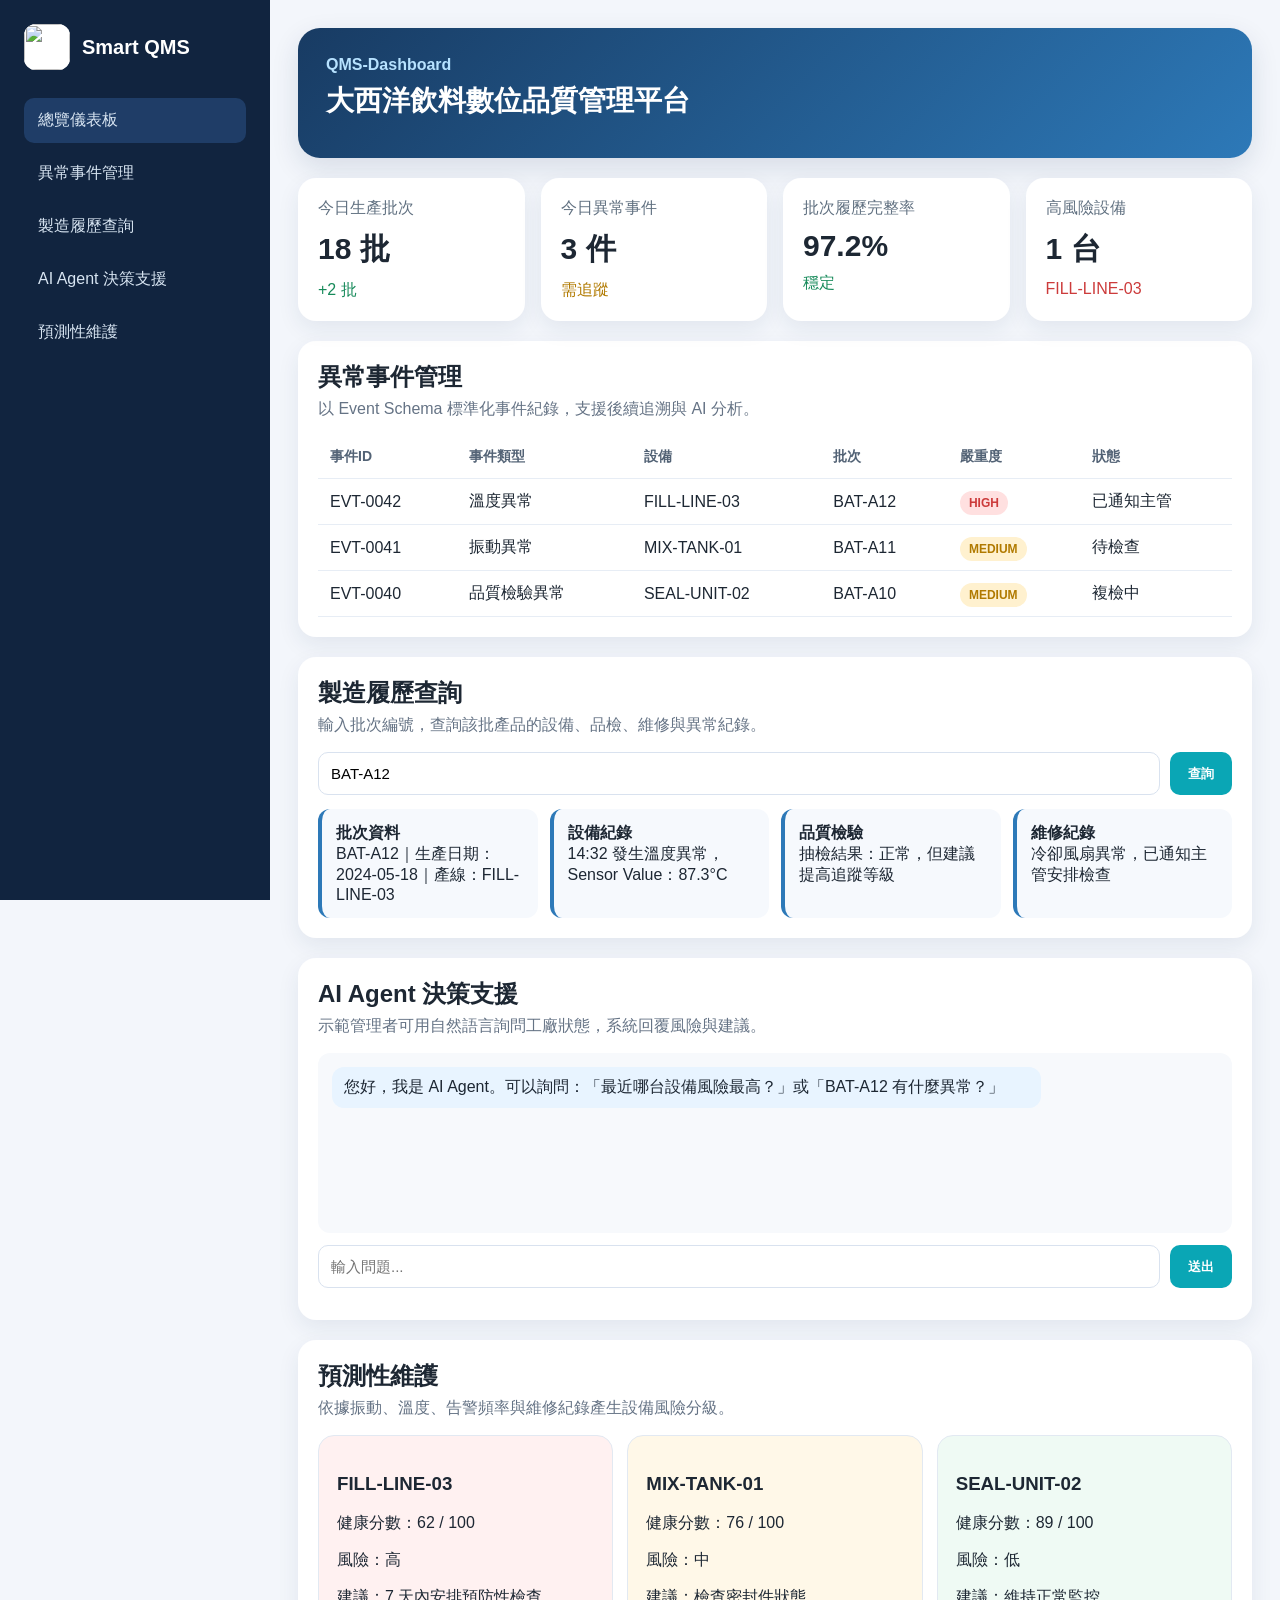
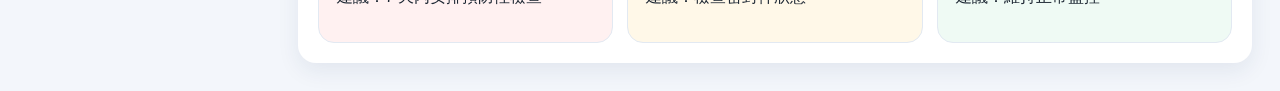
==== smart_qms_demo/index.html @ d790af81 "Add files via upload" ====
<!DOCTYPE html>
<html lang="zh-Hant">
<head>
  <meta charset="UTF-8" />
  <meta name="viewport" content="width=device-width, initial-scale=1.0" />
  <title>大西洋飲料｜智慧製造 AI 決策平台 Demo</title>
  <link rel="stylesheet" href="style.css" />
</head>
<body>
  <aside class="sidebar">
    <div class="brand">
      <div class="logo"><img src="https://upload.wikimedia.org/wikipedia/zh/thumb/c/c5/Beverage_Limited_Company_of_the_Atlantic_Ocean_logo.svg/1280px-Beverage_Limited_Company_of_the_Atlantic_Ocean_logo.svg.png" class="logo"></div>
      <div>
        <h1>Smart QMS</h1>
      </div>
    </div>
    <nav>
      <a class="active" href="#dashboard">總覽儀表板</a>
      <a href="#events">異常事件管理</a>
      <a href="#thread">製造履歷查詢</a>
      <a href="#ai">AI Agent 決策支援</a>
      <a href="#maintenance">預測性維護</a>
    </nav>
  </aside>

  <main>
    <section class="hero">
      <div>
        <p class="eyebrow">QMS-Dashboard</p>
        <h2>大西洋飲料數位品質管理平台</h2>
      </div>
    </section>

    <section id="dashboard" class="grid cards">
      <article class="card">
        <p>今日生產批次</p>
        <h3>18 批</h3>
        <span class="up">+2 批</span>
      </article>
      <article class="card">
        <p>今日異常事件</p>
        <h3 id="eventCount">3 件</h3>
        <span class="warn">需追蹤</span>
      </article>
      <article class="card">
        <p>批次履歷完整率</p>
        <h3>97.2%</h3>
        <span class="up">穩定</span>
      </article>
      <article class="card">
        <p>高風險設備</p>
        <h3 id="riskMachine">1 台</h3>
        <span class="danger">FILL-LINE-03</span>
      </article>
    </section>

    <section id="events" class="panel">
      <div class="section-title">
        <h2>異常事件管理</h2>
        <p>以 Event Schema 標準化事件紀錄，支援後續追溯與 AI 分析。</p>
      </div>
      <table>
        <thead>
          <tr>
            <th>事件ID</th>
            <th>事件類型</th>
            <th>設備</th>
            <th>批次</th>
            <th>嚴重度</th>
            <th>狀態</th>
          </tr>
        </thead>
        <tbody id="eventTable">
          <tr>
            <td>EVT-0042</td>
            <td>溫度異常</td>
            <td>FILL-LINE-03</td>
            <td>BAT-A12</td>
            <td><span class="badge danger">HIGH</span></td>
            <td>已通知主管</td>
          </tr>
          <tr>
            <td>EVT-0041</td>
            <td>振動異常</td>
            <td>MIX-TANK-01</td>
            <td>BAT-A11</td>
            <td><span class="badge warn">MEDIUM</span></td>
            <td>待檢查</td>
          </tr>
          <tr>
            <td>EVT-0040</td>
            <td>品質檢驗異常</td>
            <td>SEAL-UNIT-02</td>
            <td>BAT-A10</td>
            <td><span class="badge warn">MEDIUM</span></td>
            <td>複檢中</td>
          </tr>
        </tbody>
      </table>
    </section>

    <section id="thread" class="panel">
      <div class="section-title">
        <h2>製造履歷查詢</h2>
        <p>輸入批次編號，查詢該批產品的設備、品檢、維修與異常紀錄。</p>
      </div>
      <div class="search">
        <input id="batchInput" value="BAT-A12" placeholder="輸入批次編號，例如 BAT-A12" />
        <button onclick="lookupBatch()">查詢</button>
      </div>
      <div id="threadResult" class="timeline"></div>
    </section>

    <section id="ai" class="panel">
      <div class="section-title">
        <h2>AI Agent 決策支援</h2>
        <p>示範管理者可用自然語言詢問工廠狀態，系統回覆風險與建議。</p>
      </div>
      <div class="chat">
        <div id="chatBox" class="chatbox">
          <div class="msg ai">您好，我是 AI Agent。可以詢問：「最近哪台設備風險最高？」或「BAT-A12 有什麼異常？」</div>
        </div>
        <div class="search">
          <input id="question" placeholder="輸入問題..." />
          <button onclick="askAI()">送出</button>
        </div>
      </div>
    </section>

    <section id="maintenance" class="panel">
      <div class="section-title">
        <h2>預測性維護</h2>
        <p>依據振動、溫度、告警頻率與維修紀錄產生設備風險分級。</p>
      </div>
      <div class="machine-list">
        <div class="machine high">
          <h3>FILL-LINE-03</h3>
          <p>健康分數：62 / 100</p>
          <p>風險：高</p>
          <p>建議：7 天內安排預防性檢查</p>
        </div>
        <div class="machine medium">
          <h3>MIX-TANK-01</h3>
          <p>健康分數：76 / 100</p>
          <p>風險：中</p>
          <p>建議：檢查密封件狀態</p>
        </div>
        <div class="machine low">
          <h3>SEAL-UNIT-02</h3>
          <p>健康分數：89 / 100</p>
          <p>風險：低</p>
          <p>建議：維持正常監控</p>
        </div>
      </div>
    </section>
  </main>

  <script src="app.js"></script>
</body>
</html>
---- smart_qms_demo/style.css ----
*{box-sizing:border-box}body{margin:0;font-family:"Microsoft JhengHei",Arial,sans-serif;background:#f3f6fb;color:#1d2733;display:flex}.sidebar{width:270px;background:#11243f;color:white;min-height:100vh;padding:24px;position:fixed}.brand{display:flex;gap:12px;align-items:center;margin-bottom:28px}.logo{width:46px;height:46px;border-radius:12px;background:#FFFFFF;color:#09213d;display:grid;place-items:center;font-size:28px;font-weight:800}.brand h1{font-size:20px;margin:0}.brand p{margin:4px 0 0;color:#b9c9dc;font-size:12px}nav a{display:block;color:#d8e5f2;text-decoration:none;padding:12px 14px;border-radius:10px;margin-bottom:8px}nav a.active,nav a:hover{background:#1f3d67}main{margin-left:270px;padding:28px;width:calc(100% - 270px)}.hero{background:linear-gradient(135deg,#183b63,#2d79b8);color:white;border-radius:22px;padding:28px;display:flex;align-items:center;justify-content:space-between;box-shadow:0 10px 28px rgba(20,40,80,.12)}.hero h2{font-size:28px;margin:8px 0 10px}.hero p{margin:0;color:#e7f3ff}.eyebrow{font-weight:700;color:#b7e2ff!important}button{border:0;background:#0aa6b5;color:white;border-radius:10px;padding:11px 18px;font-weight:700;cursor:pointer}button:hover{filter:brightness(.95)}.grid{display:grid;grid-template-columns:repeat(4,1fr);gap:16px;margin:20px 0}.card,.panel{background:white;border-radius:18px;padding:20px;box-shadow:0 8px 22px rgba(31,54,92,.08)}.card p{margin:0;color:#607080}.card h3{font-size:30px;margin:10px 0}.up{color:#168a5a}.warn{color:#b17a00}.danger{color:#cc3b3b}.section-title{margin-bottom:16px}.section-title h2{margin:0 0 6px}.section-title p{margin:0;color:#657385}.flow{display:flex;align-items:center;gap:12px}.flow div{flex:1;background:#eef6ff;border:1px solid #d4e6f8;border-radius:16px;padding:18px;text-align:center;font-weight:700}.flow small{font-weight:400;color:#607080}.flow span{font-size:28px;color:#6995bd}.panel{margin-top:20px}table{width:100%;border-collapse:collapse}th,td{text-align:left;padding:12px;border-bottom:1px solid #e7edf5}th{color:#526275;font-size:14px}.badge{padding:5px 9px;border-radius:999px;font-weight:800;font-size:12px}.badge.danger{background:#ffe0e0}.badge.warn{background:#fff1cf}.search{display:flex;gap:10px;margin:12px 0}input{flex:1;border:1px solid #d9e2ef;border-radius:10px;padding:12px;font-size:15px}.timeline{display:grid;grid-template-columns:repeat(4,1fr);gap:12px;margin-top:14px}.timeline div{border-left:4px solid #2d79b8;background:#f6f9fd;padding:14px;border-radius:12px}.chatbox{height:180px;overflow:auto;background:#f7f9fc;border-radius:12px;padding:14px}.msg{padding:10px 12px;border-radius:12px;margin-bottom:10px;max-width:80%}.msg.ai{background:#e8f4ff}.msg.user{background:#dcf7ed;margin-left:auto}.machine-list{display:grid;grid-template-columns:repeat(3,1fr);gap:14px}.machine{border-radius:16px;padding:18px;border:1px solid #e2e9f2}.machine.high{background:#fff1f1}.machine.medium{background:#fff8e8}.machine.low{background:#effaf4}@media(max-width:900px){.sidebar{position:static;width:100%;min-height:auto}.sidebar nav{display:flex;flex-wrap:wrap;gap:8px}.sidebar nav a{margin:0}body{display:block}main{margin-left:0;width:100%;padding:16px}.hero,.flow{display:block}.hero button{margin-top:16px}.grid,.timeline,.machine-list{grid-template-columns:1fr}.flow span{display:block;text-align:center;margin:8px 0}}
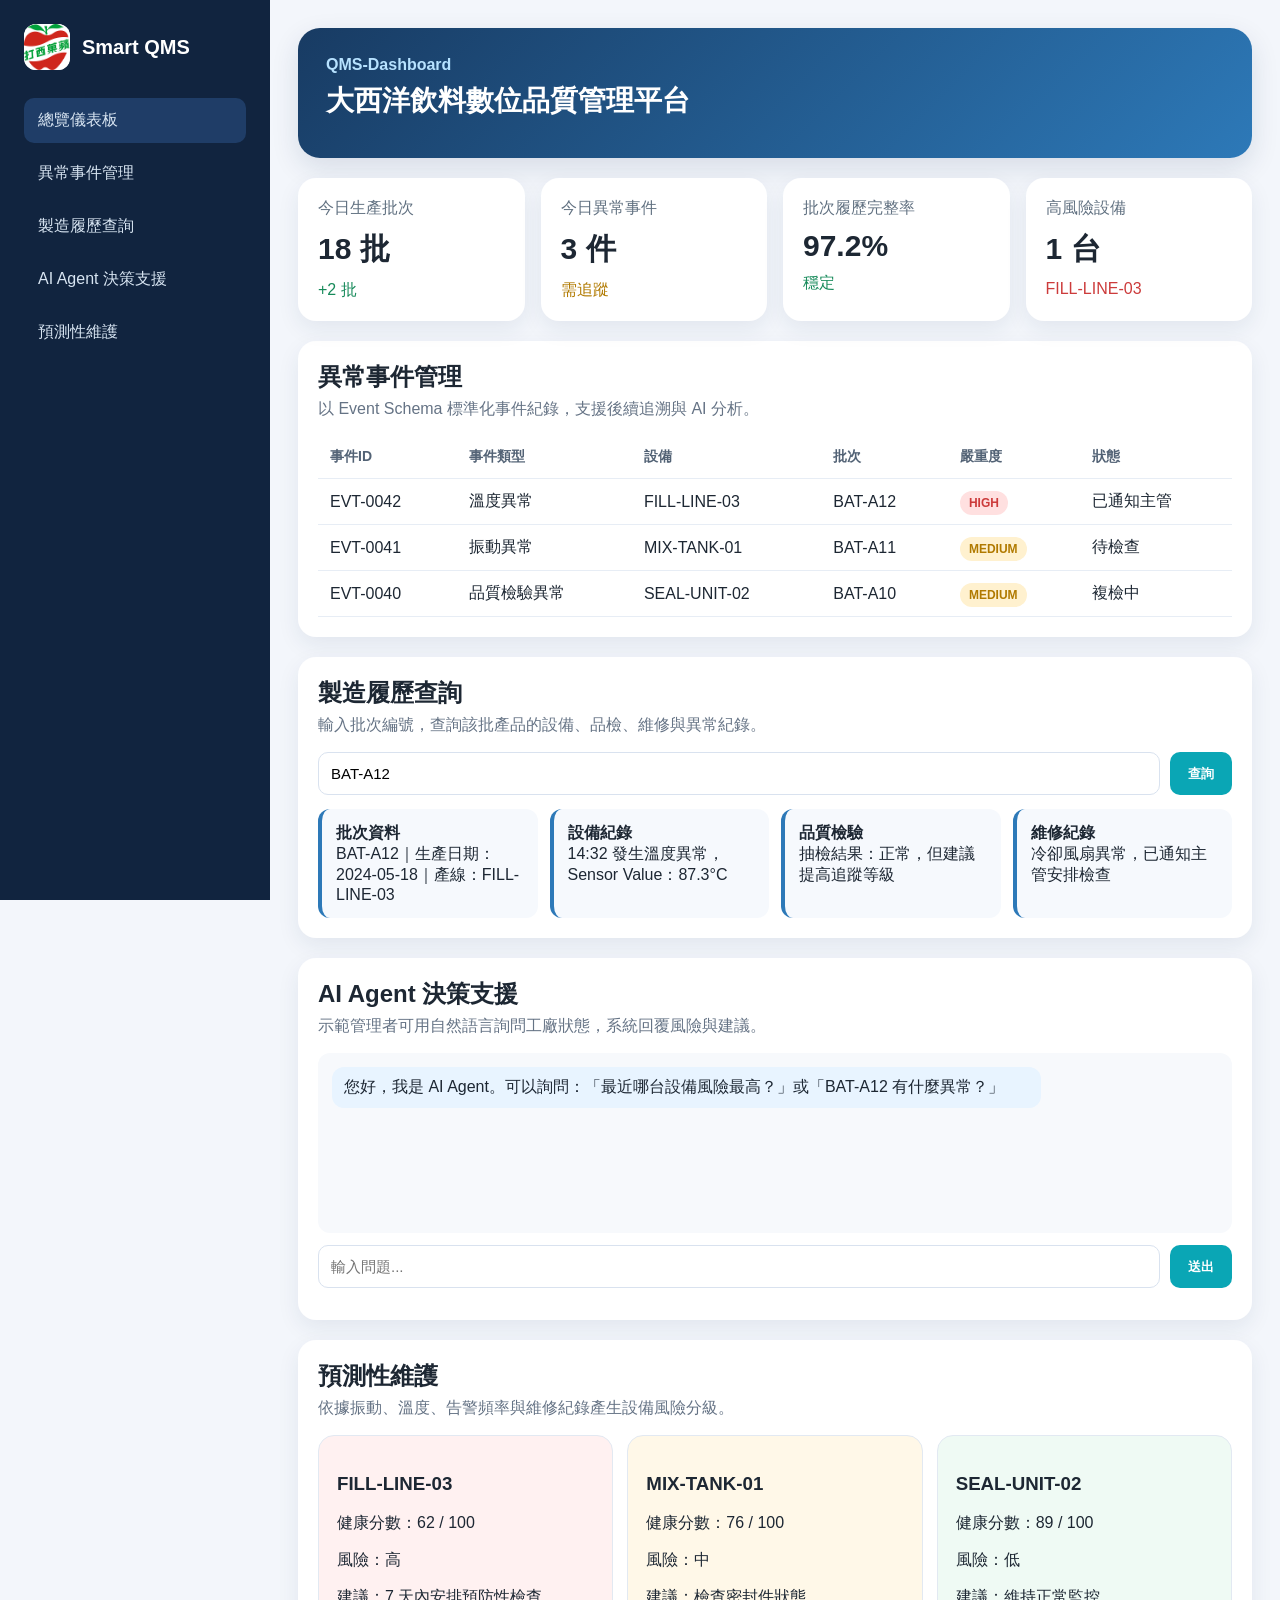
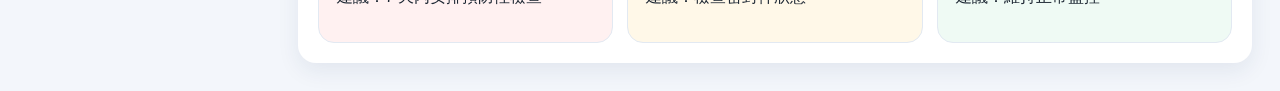
==== commit 62d6d26f: "Update index.html" ====
--- a/smart_qms_demo/index.html
+++ b/smart_qms_demo/index.html
@@ -9,7 +9,7 @@
 <body>
   <aside class="sidebar">
     <div class="brand">
-      <div class="logo"><img src="https://upload.wikimedia.org/wikipedia/zh/thumb/c/c5/Beverage_Limited_Company_of_the_Atlantic_Ocean_logo.svg/1280px-Beverage_Limited_Company_of_the_Atlantic_Ocean_logo.svg.png" class="logo"></div>
+      <div class="logo"><img src="/smart_qms_demo/img/Logo.png" class="logo"></div>
       <div>
         <h1>Smart QMS</h1>
       </div>
